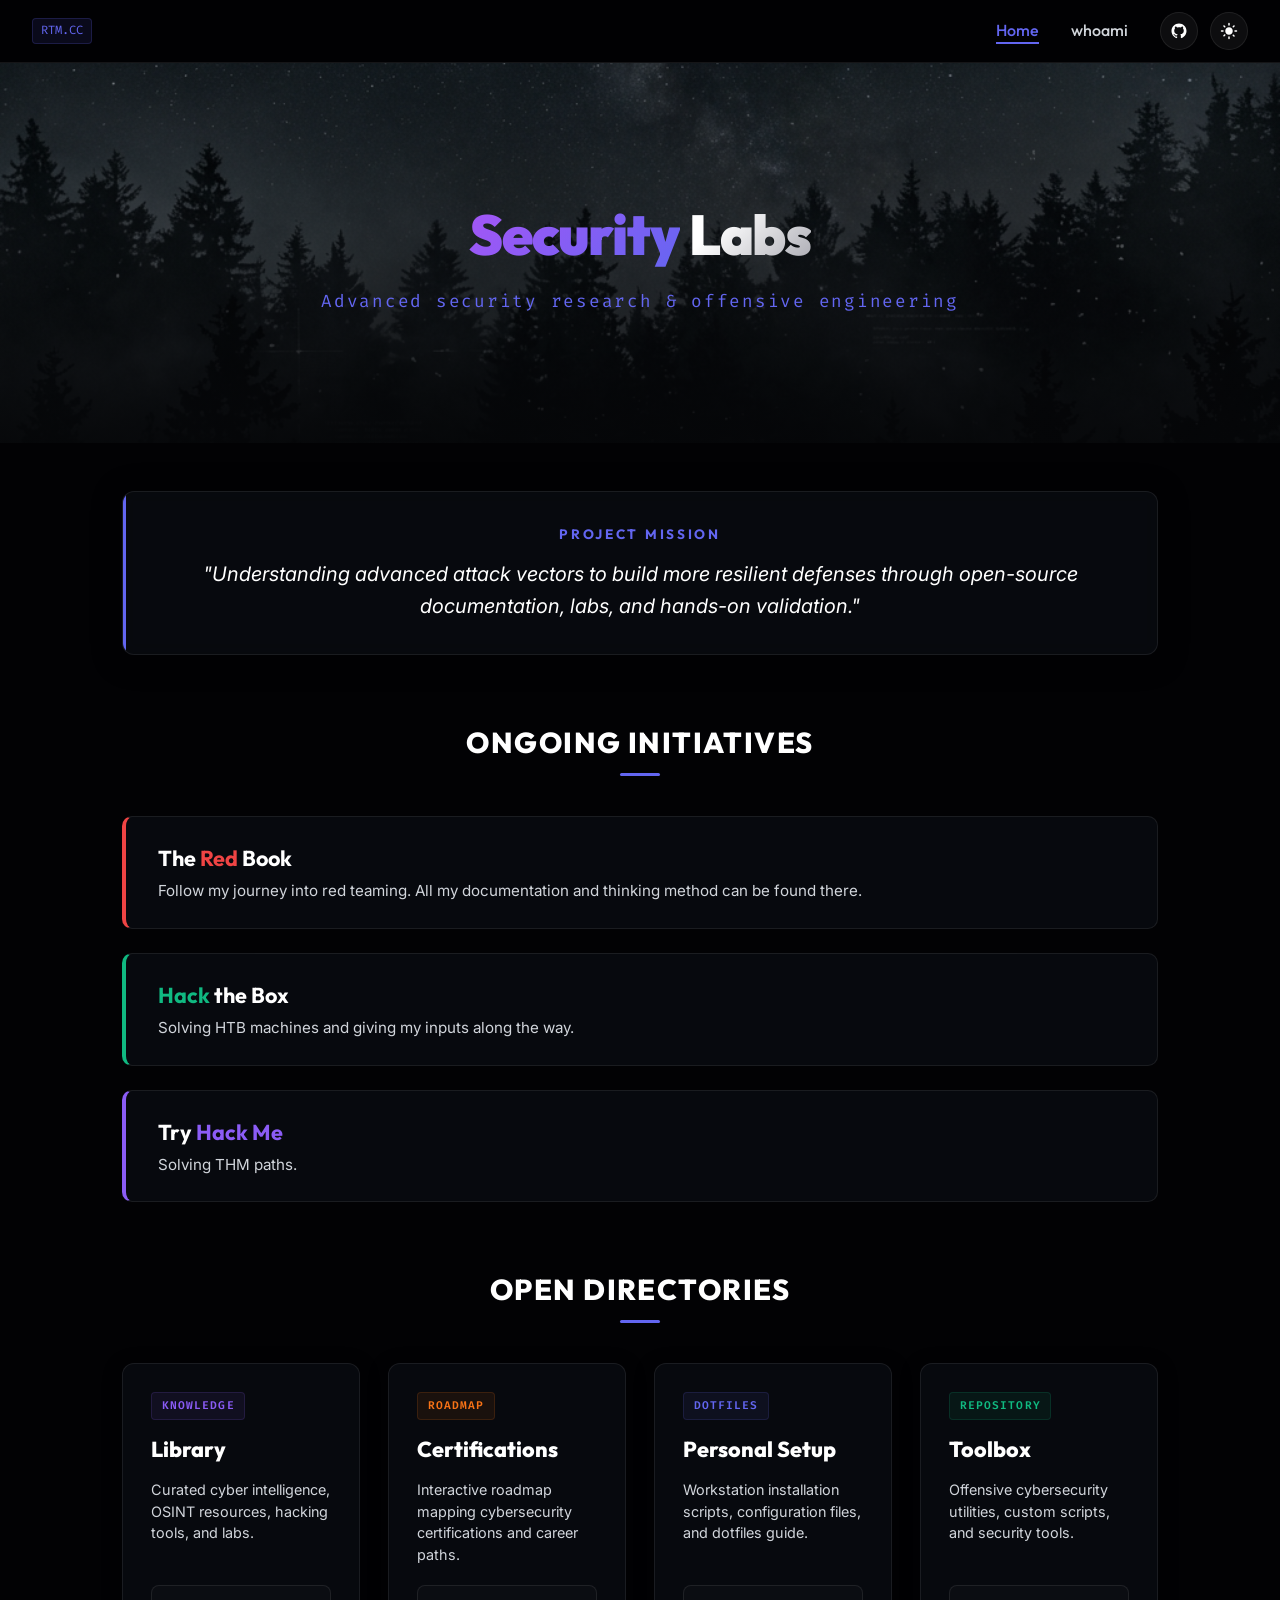
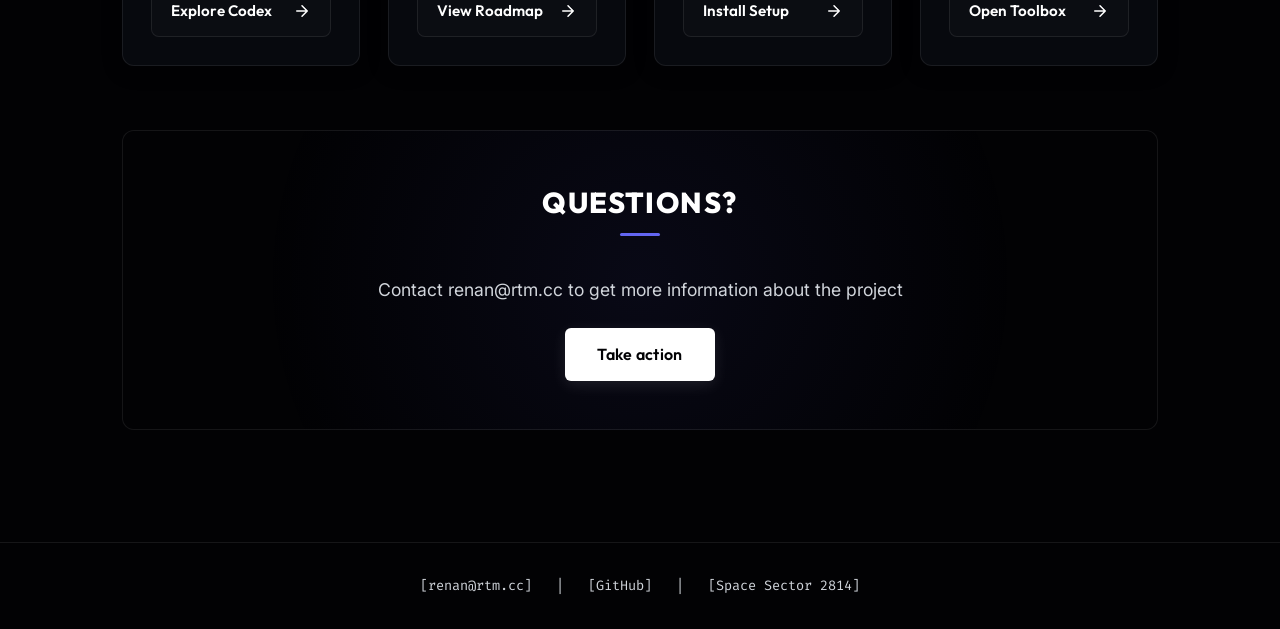
==== index.html @ 27a61a88 "new proj url" ====
<!doctype html>
<html lang="en">
  <head>
    <meta charset="UTF-8" />
    <meta
      name="viewport"
      content="width=device-width, initial-scale=1.0"
    />
    <title>Security Labs</title>
    <meta
      name="description"
      content="Security Labs is a dedicated portal documenting cybersecurity research, hands-on lab environments, certifications, and offensive engineering practices."
    />
    <link
      rel="stylesheet"
      href="style.css"
    />
    <!-- Open Graph Meta Tags -->
    <meta
      property="og:title"
      content="Security Labs"
    />
    <meta
      property="og:description"
      content="Understanding advanced attack vectors to build more resilient defenses through open-source documentation, labs, and hands-on validation."
    />
    <meta
      property="og:type"
      content="website"
    />
    <meta
      property="og:url"
      content="https://rtm.cc"
    />
    <!-- Favicon -->
    <link
      rel="icon"
      type="image/png"
      href="images/toolbox_card.png"
    />
    <!-- Theme Script to Prevent Flickering -->
    <script>
      const savedTheme =
        localStorage.getItem("theme") ||
        "dark";
      document.documentElement.setAttribute(
        "data-theme",
        savedTheme
      );
    </script>
  </head>

  <body>
    <!-- Header Navbar -->
    <header
      class="navbar"
      id="main-header"
    >
      <a
        href="index.html"
        class="logo-container"
        id="brand-logo"
      >
        <span class="logo-tag"
          >RTM.CC</span
        >
      </a>
      <nav
        style="
          display: flex;
          align-items: center;
          gap: 2rem;
        "
      >
        <ul class="nav-links">
          <li class="nav-item active">
            <a
              href="index.html"
              id="nav-home"
              >Home</a
            >
          </li>
          <li class="nav-item">
            <a
              href="whoami.html"
              id="nav-whoami"
              >whoami</a
            >
          </li>
        </ul>
        <div
          style="
            display: flex;
            align-items: center;
            gap: 0.75rem;
          "
        >
          <a
            href="https://github.com/rtm-cc/"
            target="_blank"
            rel="noopener noreferrer"
            class="github-link-btn"
            aria-label="GitHub Organization"
            id="nav-github"
          >
            <svg viewBox="0 0 24 24">
              <path
                d="M12 2C6.477 2 2 6.477 2 12c0 4.42 2.865 8.166 6.839 9.489.5.092.682-.217.682-.482 0-.237-.008-.866-.013-1.7-2.782.603-3.369-1.34-3.369-1.34-.454-1.156-1.11-1.462-1.11-1.462-.908-.62.069-.608.069-.608 1.003.07 1.531 1.03 1.531 1.03.892 1.529 2.341 1.087 2.91.831.092-.646.35-1.086.636-1.336-2.22-.253-4.555-1.11-4.555-4.943 0-1.091.39-1.984 1.029-2.683-.103-.253-.446-1.27.098-2.647 0 0 .84-.269 2.75 1.025A9.564 9.564 0 0112 6.844c.85.004 1.705.115 2.504.337 1.909-1.294 2.747-1.025 2.747-1.025.546 1.377.203 2.394.1 2.647.64.699 1.028 1.592 1.028 2.683 0 3.842-2.339 4.687-4.566 4.935.359.309.678.919.678 1.852 0 1.336-.012 2.415-.012 2.743 0 .267.18.579.688.481C19.137 20.162 22 16.418 22 12c0-5.523-4.477-10-10-10z"
              />
            </svg>
          </a>
          <button
            id="theme-toggle"
            class="theme-toggle-btn"
            aria-label="Toggle theme"
          >
            <svg
              id="theme-toggle-sun"
              viewBox="0 0 24 24"
            >
              <path
                d="M12 7c-2.76 0-5 2.24-5 5s2.24 5 5 5 5-2.24 5-5-2.24-5-5-5zM2 13h2c.55 0 1-.45 1-1s-.45-1-1-1H2c-.55 0-1 .45-1 1s.45 1 1 1zm18 0h2c.55 0 1-.45 1-1s-.45-1-1-1h-2c-.55 0-1 .45-1 1s.45 1 1 1zM11 2v2c0 .55.45 1 1 1s1-.45 1-1V2c0-.55-.45-1-1-1s-1 .45-1 1zm0 18v2c0 .55.45 1 1 1s1-.45 1-1v-2c0-.55-.45-1-1-1s-1 .45-1 1zM5.99 4.58c-.39-.39-1.03-.39-1.41 0s-.39 1.03 0 1.41l1.06 1.06c.39.39 1.03.39 1.41 0s.39-1.03 0-1.41L5.99 4.58zm12.37 12.37c-.39-.39-1.03-.39-1.41 0s-.39 1.03 0 1.41l1.06 1.06c.39.39 1.03.39 1.41 0s.39-1.03 0-1.41l-1.06-1.06zm1.06-10.96c.39-.39.39-1.03 0-1.41s-1.03-.39-1.41 0l-1.06 1.06c-.39.39-.39 1.03 0 1.41s1.03.39 1.41 0l1.06-1.06zM7.05 18.01c.39-.39.39-1.03 0-1.41s-1.03-.39-1.41 0l-1.06 1.06c-.39.39-.39 1.03 0 1.41s1.03.39 1.41 0l1.06-1.06z"
              />
            </svg>
            <svg
              id="theme-toggle-moon"
              viewBox="0 0 24 24"
              style="display: none"
            >
              <path
                d="M12.3 22h-.1c-5.5 0-10-4.5-10-10 0-4.8 3.5-9 8.3-9.9.5-.1.9.3.8.8-.4 1.5-.2 3 .6 4.3 1.2 1.9 3.3 3.1 5.6 3.1 1.6 0 3.2-.5 4.5-1.4.4-.3.9 0 .8.5-.8 4.8-4.9 8.4-9.8 8.6-1.1.1-2.1 0-3.2 0zm7.2-5c2.4-1.2 4.1-3.6 4.5-6.5-1.7 1-3.6 1.5-5.5 1.5-3.3 0-6.3-1.8-7.9-4.7-.6-1.1-.9-2.3-.9-3.5C5.8 4.8 4 7.6 4 10.8c0 4.4 3.6 8 8 8 .3 0 .6 0 .9-.1 2.8-.2 5.3-1.8 6.6-4.5z"
              />
            </svg>
          </button>
        </div>
      </nav>
    </header>

    <!-- Hero Banner -->
    <section
      class="hero-banner"
      id="hero"
    >
      <div class="hero-content">
        <h1 class="hero-title">
          <span class="title-accent"
            >Security</span
          >
          <span class="title-main"
            >Labs</span
          >
        </h1>
        <p class="hero-subtitle">
          Advanced security research &
          offensive engineering
        </p>
      </div>
    </section>

    <!-- Main Content Container -->
    <main class="container">
      <!-- Project Mission -->
      <section
        class="mission-box"
        id="mission"
      >
        <div class="mission-title">
          Project mission
        </div>
        <p class="mission-text">
          "Understanding advanced attack
          vectors to build more
          resilient defenses through
          open-source documentation,
          labs, and hands-on
          validation."
        </p>
      </section>

      <!-- Ongoing Initiatives -->
      <section id="initiatives">
        <h2 class="section-title">
          Ongoing initiatives
        </h2>
        <div
          class="initiatives-container"
        >
          <!-- Red Book Card -->
          <a
            href="https://rtm.cc/redbook/"
            target="_blank"
            rel="noopener noreferrer"
            class="initiative-card red"
            id="link-redbook"
          >
            <div
              class="initiative-info"
            >
              <h3
                class="initiative-name"
              >
                The
                <span>Red</span> Book
              </h3>
              <p
                class="initiative-desc"
              >
                Follow my journey into
                red teaming. All my
                documentation and
                thinking method can be
                found there.
              </p>
            </div>
          </a>

          <!-- Hack the Box Card -->
          <a
            href="https://rtm.cc/HackTheBox/"
            target="_blank"
            rel="noopener noreferrer"
            class="initiative-card green"
            id="link-htb"
          >
            <div
              class="initiative-info"
            >
              <h3
                class="initiative-name"
              >
                <span>Hack</span> the
                Box
              </h3>
              <p
                class="initiative-desc"
              >
                Solving HTB machines and
                giving my inputs along
                the way.
              </p>
            </div>
          </a>

          <!-- Try Hack Me Card -->
          <a
            href="https://rtm.cc/TryHackMe/"
            target="_blank"
            rel="noopener noreferrer"
            class="initiative-card purple"
            id="link-thm"
          >
            <div
              class="initiative-info"
            >
              <h3
                class="initiative-name"
              >
                Try <span>Hack Me</span>
              </h3>
              <p
                class="initiative-desc"
              >
                Solving THM paths.
              </p>
            </div>
          </a>
        </div>
      </section>

      <!-- Open Directories -->
      <section id="directories">
        <h2 class="section-title">
          Open Directories
        </h2>
        <div class="directories-grid">
          <!-- Card 1: Library -->
          <div
            class="directory-card"
            id="card-library"
          >
            <div class="directory-body">
              <span
                class="directory-badge"
                >Knowledge</span
              >
              <h3
                class="directory-title"
              >
                Library
              </h3>
              <p class="directory-desc">
                Curated cyber
                intelligence, OSINT
                resources, hacking
                tools, and labs.
              </p>
            </div>
            <a
              href="https://github.com/rtm-cc/codex"
              target="_blank"
              rel="noopener noreferrer"
              class="directory-btn"
            >
              <span>Explore Codex</span>
              <svg
                class="btn-arrow"
                viewBox="0 0 24 24"
              >
                <path
                  d="M5 12h14M12 5l7 7-7 7"
                  stroke="currentColor"
                  stroke-width="2"
                  stroke-linecap="round"
                  stroke-linejoin="round"
                />
              </svg>
            </a>
          </div>

          <!-- Card 2: Certification Path -->
          <div
            class="directory-card"
            id="card-certification"
          >
            <div class="directory-body">
              <span
                class="directory-badge"
                >Roadmap</span
              >
              <h3
                class="directory-title"
              >
                Certifications
              </h3>
              <p class="directory-desc">
                Interactive roadmap
                mapping cybersecurity
                certifications and
                career paths.
              </p>
            </div>
            <a
              href="https://pauljerimy.com/security-certification-roadmap/"
              target="_blank"
              rel="noopener noreferrer"
              class="directory-btn"
            >
              <span>View Roadmap</span>
              <svg
                class="btn-arrow"
                viewBox="0 0 24 24"
              >
                <path
                  d="M5 12h14M12 5l7 7-7 7"
                  stroke="currentColor"
                  stroke-width="2"
                  stroke-linecap="round"
                  stroke-linejoin="round"
                />
              </svg>
            </a>
          </div>

          <!-- Card 3: Personal Setup -->
          <div
            class="directory-card"
            id="card-setup"
          >
            <div class="directory-body">
              <span
                class="directory-badge"
                >Dotfiles</span
              >
              <h3
                class="directory-title"
              >
                Personal Setup
              </h3>
              <p class="directory-desc">
                Workstation installation
                scripts, configuration
                files, and dotfiles
                guide.
              </p>
            </div>
            <a
              href="https://github.com/renantmagalhaes/workstation"
              target="_blank"
              rel="noopener noreferrer"
              class="directory-btn"
            >
              <span>Install Setup</span>
              <svg
                class="btn-arrow"
                viewBox="0 0 24 24"
              >
                <path
                  d="M5 12h14M12 5l7 7-7 7"
                  stroke="currentColor"
                  stroke-width="2"
                  stroke-linecap="round"
                  stroke-linejoin="round"
                />
              </svg>
            </a>
          </div>

          <!-- Card 4: Toolbox -->
          <div
            class="directory-card"
            id="card-toolbox"
          >
            <div class="directory-body">
              <span
                class="directory-badge"
                >Repository</span
              >
              <h3
                class="directory-title"
              >
                Toolbox
              </h3>
              <p class="directory-desc">
                Offensive cybersecurity
                utilities, custom
                scripts, and security
                tools.
              </p>
            </div>
            <a
              href="https://github.com/rtm-cc/toolbox"
              target="_blank"
              rel="noopener noreferrer"
              class="directory-btn"
            >
              <span>Open Toolbox</span>
              <svg
                class="btn-arrow"
                viewBox="0 0 24 24"
              >
                <path
                  d="M5 12h14M12 5l7 7-7 7"
                  stroke="currentColor"
                  stroke-width="2"
                  stroke-linecap="round"
                  stroke-linejoin="round"
                />
              </svg>
            </a>
          </div>
        </div>
      </section>

      <!-- Questions Section -->
      <section
        class="contact-section"
        id="contact"
      >
        <h2 class="section-title">
          Questions?
        </h2>
        <p class="contact-subtitle">
          Contact renan@rtm.cc to get
          more information about the
          project
        </p>
        <a
          href="mailto:renan@rtm.cc"
          class="contact-btn"
          id="btn-take-action"
          >Take action</a
        >
      </section>
    </main>

    <!-- Footer -->
    <footer class="footer">
      <div class="footer-info">
        <span>[renan@rtm.cc]</span>
        <span>|</span>
        <span
          ><a
            href="https://github.com/rtm-cc/"
            target="_blank"
            rel="noopener noreferrer"
            id="footer-github"
            >[GitHub]</a
          ></span
        >
        <span>|</span>
        <span>[Space Sector 2814]</span>
      </div>
    </footer>

    <script src="theme.js"></script>
  </body>
</html>
---- style.css ----
@import url('https://fonts.googleapis.com/css2?family=Fira+Code:wght@400;500;700&family=Inter:wght@300;400;500;600&family=Outfit:wght@400;600;800;900&display=swap');

:root {
    --bg-darker: #020204;
    --bg-dark: #0b0d13;
    --bg-nav: rgba(2, 2, 4, 0.8);
    --bg-card: rgba(11, 13, 19, 0.7);
    --border-color: rgba(255, 255, 255, 0.08);
    --border-hover: rgba(var(--accent-rgb), 0.35);
    
    --text-primary: #ffffff;
    --text-secondary: #d1d5db;
    --text-muted: #9ca3af;
    
    --accent: #6366f1;
    --accent-rgb: 99, 102, 241;
    --red: #ef4444;
    --green: #10b981;
    --purple: #8b5cf6;
    --orange: #f97316;
    
    --font-heading: 'Outfit', sans-serif;
    --font-body: 'Inter', sans-serif;
    --font-mono: 'Fira Code', monospace;
    
    --transition: all 0.3s cubic-bezier(0.4, 0, 0.2, 1);
}

* {
    box-sizing: border-box;
    margin: 0;
    padding: 0;
}

body {
    background-color: var(--bg-darker);
    color: var(--text-primary);
    font-family: var(--font-body);
    line-height: 1.6;
    overflow-x: hidden;
    -webkit-font-smoothing: antialiased;
}

a {
    color: inherit;
    text-decoration: none;
    transition: var(--transition);
}

/* Header Navbar */
.navbar {
    position: sticky;
    top: 0;
    z-index: 100;
    background: var(--bg-nav);
    backdrop-filter: blur(15px);
    border-bottom: 1px solid var(--border-color);
    padding: 0.75rem 2rem;
    display: flex;
    justify-content: space-between;
    align-items: center;
}

.logo-container {
    display: flex;
    align-items: center;
    gap: 0.75rem;
}

.logo-text {
    font-family: var(--font-heading);
    font-weight: 800;
    font-size: 1.25rem;
    letter-spacing: 0.05em;
    background: linear-gradient(to right, #fff, var(--text-secondary));
    -webkit-background-clip: text;
    -webkit-text-fill-color: transparent;
}

.logo-tag {
    font-family: var(--font-mono);
    font-size: 0.75rem;
    background: rgba(var(--accent-rgb), 0.1);
    color: var(--accent);
    padding: 0.15rem 0.5rem;
    border-radius: 4px;
    border: 1px solid rgba(var(--accent-rgb), 0.2);
}

.nav-links {
    display: flex;
    list-style: none;
    gap: 2rem;
}

.nav-item a {
    font-family: var(--font-heading);
    font-weight: 500;
    font-size: 1rem;
    color: var(--text-secondary);
    position: relative;
    padding: 0.25rem 0;
}

.nav-item a::after {
    content: '';
    position: absolute;
    bottom: 0;
    left: 0;
    width: 0;
    height: 2px;
    background-color: var(--accent);
    transition: var(--transition);
}

.nav-item a:hover {
    color: var(--text-primary);
}

.nav-item a:hover::after,
.nav-item.active a::after {
    width: 100%;
}

.nav-item.active a {
    color: var(--accent);
}

/* Banner Hero */
.hero-banner {
    position: relative;
    height: 380px;
    background: url('images/header_banner.png') center/cover no-repeat;
    display: flex;
    flex-direction: column;
    justify-content: center;
    align-items: center;
    text-align: center;
    padding: 2rem;
}

.hero-banner::before {
    content: '';
    position: absolute;
    top: 0;
    left: 0;
    width: 100%;
    height: 100%;
    background: linear-gradient(to bottom, rgba(5, 6, 8, 0.4) 0%, rgba(5, 6, 8, 0.95) 100%);
    z-index: 1;
}

.hero-content {
    position: relative;
    z-index: 2;
    max-width: 800px;
    animation: fadeInUp 0.8s ease-out;
}

.hero-title {
    font-family: var(--font-heading);
    font-size: 3.5rem;
    font-weight: 900;
    letter-spacing: -0.02em;
    margin-bottom: 0.5rem;
}

.hero-title .title-accent {
    background: linear-gradient(135deg, #a855f7 0%, #6366f1 100%);
    -webkit-background-clip: text;
    -webkit-text-fill-color: transparent;
    display: inline-block;
}

.hero-title .title-main {
    background: linear-gradient(135deg, #ffffff 30%, #a1a1aa 100%);
    -webkit-background-clip: text;
    -webkit-text-fill-color: transparent;
    display: inline-block;
}

.hero-subtitle {
    font-family: var(--font-mono);
    color: var(--accent);
    font-size: 1.1rem;
    letter-spacing: 0.1em;
}

/* Main Container */
.container {
    max-width: 1100px;
    margin: 0 auto;
    padding: 3rem 2rem;
}

/* Section Header styling */
.section-title {
    font-family: var(--font-heading);
    font-size: 1.8rem;
    font-weight: 800;
    text-align: center;
    margin-bottom: 2.5rem;
    letter-spacing: 0.05em;
    text-transform: uppercase;
    position: relative;
    color: var(--text-primary);
}

.section-title::after {
    content: '';
    display: block;
    width: 40px;
    height: 3px;
    background: var(--accent);
    margin: 0.5rem auto 0;
    border-radius: 2px;
}

/* Mission Section */
.mission-box {
    background: var(--bg-card);
    border: 1px solid var(--border-color);
    backdrop-filter: blur(10px);
    border-radius: 12px;
    padding: 2rem;
    text-align: center;
    margin-bottom: 4rem;
    position: relative;
    overflow: hidden;
    box-shadow: 0 4px 30px rgba(0, 0, 0, 0.4);
    transition: var(--transition);
}

.mission-box::before {
    content: '';
    position: absolute;
    top: 0;
    left: 0;
    width: 3px;
    height: 100%;
    background: var(--accent);
}

.mission-box:hover {
    border-color: var(--border-hover);
    transform: translateY(-2px);
    box-shadow: 0 10px 30px rgba(var(--accent-rgb), 0.15);
}

.mission-title {
    font-family: var(--font-heading);
    color: var(--accent);
    font-size: 0.85rem;
    text-transform: uppercase;
    letter-spacing: 0.2em;
    margin-bottom: 0.75rem;
    font-weight: 700;
}

.mission-text {
    font-size: 1.25rem;
    font-weight: 400;
    font-style: italic;
    color: var(--text-primary);
}

/* Initiatives Section */
.initiatives-container {
    display: flex;
    flex-direction: column;
    gap: 1.5rem;
    margin-bottom: 4rem;
}

.initiative-card {
    background: var(--bg-card);
    border: 1px solid var(--border-color);
    border-radius: 10px;
    padding: 1.5rem 2rem;
    display: block;
    transition: var(--transition);
    position: relative;
    overflow: hidden;
    cursor: pointer;
}

.initiative-card::after {
    content: '';
    position: absolute;
    top: 0;
    left: -150%;
    width: 100%;
    height: 100%;
    background: linear-gradient(
        90deg,
        transparent,
        rgba(255, 255, 255, 0.05),
        transparent
    );
    transform: skewX(-20deg);
    transition: none;
    pointer-events: none;
}

.initiative-card:hover::after {
    left: 150%;
    transition: all 0.85s cubic-bezier(0.4, 0, 0.2, 1);
}

.initiative-info {
    max-width: 100%;
}

.initiative-name {
    font-family: var(--font-heading);
    font-size: 1.35rem;
    font-weight: 700;
    margin-bottom: 0.25rem;
}

.initiative-desc {
    color: var(--text-secondary);
    font-size: 0.95rem;
}

/* Card color variations & hover states */
.initiative-card.red {
    border-left: 4px solid var(--red);
}
.initiative-card.red .initiative-name span {
    color: var(--red);
}
.initiative-card.red:hover {
    border-color: var(--red);
    box-shadow: 0 10px 30px rgba(239, 68, 68, 0.22);
    background: rgba(239, 68, 68, 0.02);
    transform: translateY(-2px) translateX(4px);
}

.initiative-card.green {
    border-left: 4px solid var(--green);
}
.initiative-card.green .initiative-name span {
    color: var(--green);
}
.initiative-card.green:hover {
    border-color: var(--green);
    box-shadow: 0 10px 30px rgba(16, 185, 129, 0.22);
    background: rgba(16, 185, 129, 0.02);
    transform: translateY(-2px) translateX(4px);
}

.initiative-card.purple {
    border-left: 4px solid var(--purple);
}
.initiative-card.purple .initiative-name span {
    color: var(--purple);
}
.initiative-card.purple:hover {
    border-color: var(--purple);
    box-shadow: 0 10px 30px rgba(139, 92, 246, 0.22);
    background: rgba(139, 92, 246, 0.02);
    transform: translateY(-2px) translateX(4px);
}

/* Open Directories Section */
.directories-grid {
    display: grid;
    grid-template-columns: repeat(auto-fit, minmax(220px, 1fr));
    gap: 1.75rem;
    margin-bottom: 4rem;
}

.directory-card {
    background: var(--bg-card);
    border: 1px solid var(--border-color);
    border-radius: 12px;
    overflow: hidden;
    display: flex;
    flex-direction: column;
    transition: var(--transition);
    box-shadow: 0 4px 20px rgba(0, 0, 0, 0.3);
}

.directory-body {
    padding: 1.75rem 1.75rem 1.25rem;
    display: flex;
    flex-direction: column;
    gap: 0.75rem;
    flex-grow: 1;
}

.directory-badge {
    align-self: flex-start;
    font-family: var(--font-mono);
    font-size: 0.7rem;
    font-weight: 600;
    text-transform: uppercase;
    letter-spacing: 0.1em;
    padding: 0.25rem 0.6rem;
    border-radius: 4px;
    background: rgba(var(--accent-rgb), 0.08);
    color: var(--accent);
    border: 1px solid rgba(var(--accent-rgb), 0.15);
    transition: var(--transition);
}

.directory-title {
    font-family: var(--font-heading);
    font-size: 1.35rem;
    font-weight: 800;
    color: var(--text-primary);
    margin: 0;
    transition: var(--transition);
}

.directory-desc {
    font-size: 0.9rem;
    line-height: 1.5;
    color: var(--text-secondary);
    margin: 0;
}

.directory-btn {
    margin: 0 1.75rem 1.75rem;
    padding: 0.8rem 1.2rem;
    border-radius: 8px;
    font-family: var(--font-heading);
    font-weight: 600;
    font-size: 0.95rem;
    display: flex;
    justify-content: space-between;
    align-items: center;
    background: rgba(255, 255, 255, 0.02);
    border: 1px solid var(--border-color);
    color: var(--text-primary);
    position: relative;
    overflow: hidden;
    cursor: pointer;
    transition: var(--transition);
}

.directory-btn::after {
    content: '';
    position: absolute;
    top: 0;
    left: -150%;
    width: 100%;
    height: 100%;
    background: linear-gradient(
        90deg,
        transparent,
        rgba(255, 255, 255, 0.08),
        transparent
    );
    transform: skewX(-20deg);
    transition: none;
}

.directory-btn:hover::after {
    left: 150%;
    transition: all 0.75s ease;
}

.btn-arrow {
    width: 18px;
    height: 18px;
    stroke: var(--text-muted);
    fill: none;
    transition: var(--transition);
}

.directory-btn:hover .btn-arrow {
    transform: translateX(4px);
    stroke: currentColor;
}

/* Card-Specific Hover Color Themes & Button Animations */
/* Library (Purple) */
.directory-card#card-library .directory-badge {
    background: rgba(139, 92, 246, 0.08);
    color: var(--purple);
    border: 1px solid rgba(139, 92, 246, 0.15);
}

.directory-card#card-library:hover {
    border-color: rgba(139, 92, 246, 0.4);
    box-shadow: 0 12px 30px rgba(139, 92, 246, 0.22);
}

.directory-card#card-library:hover .directory-title {
    color: var(--purple);
}

#card-library .directory-btn:hover {
    border-color: var(--purple);
    background: var(--purple);
    color: #fff;
    box-shadow: 0 0 15px rgba(139, 92, 246, 0.4);
}

.directory-card#card-library:hover .directory-badge {
    background: rgba(139, 92, 246, 0.15);
    border-color: rgba(139, 92, 246, 0.3);
}

/* Certification Path (Orange) */
.directory-card#card-certification .directory-badge {
    background: rgba(249, 115, 22, 0.08);
    color: var(--orange);
    border: 1px solid rgba(249, 115, 22, 0.15);
}

.directory-card#card-certification:hover {
    border-color: rgba(249, 115, 22, 0.4);
    box-shadow: 0 12px 30px rgba(249, 115, 22, 0.22);
}

.directory-card#card-certification:hover .directory-title {
    color: var(--orange);
}

#card-certification .directory-btn:hover {
    border-color: var(--orange);
    background: var(--orange);
    color: #fff;
    box-shadow: 0 0 15px rgba(249, 115, 22, 0.4);
}

.directory-card#card-certification:hover .directory-badge {
    background: rgba(249, 115, 22, 0.15);
    border-color: rgba(249, 115, 22, 0.3);
}

/* Personal Setup (Indigo/Accent) */
.directory-card#card-setup .directory-badge {
    background: rgba(99, 102, 241, 0.08);
    color: var(--accent);
    border: 1px solid rgba(99, 102, 241, 0.15);
}

.directory-card#card-setup:hover {
    border-color: rgba(var(--accent-rgb), 0.4);
    box-shadow: 0 12px 30px rgba(var(--accent-rgb), 0.22);
}

.directory-card#card-setup:hover .directory-title {
    color: var(--accent);
}

#card-setup .directory-btn:hover {
    border-color: var(--accent);
    background: var(--accent);
    color: #fff;
    box-shadow: 0 0 15px rgba(99, 102, 241, 0.4);
}

.directory-card#card-setup:hover .directory-badge {
    background: rgba(99, 102, 241, 0.15);
    border-color: rgba(99, 102, 241, 0.3);
}

/* Toolbox (Green) */
.directory-card#card-toolbox .directory-badge {
    background: rgba(16, 185, 129, 0.08);
    color: var(--green);
    border: 1px solid rgba(16, 185, 129, 0.15);
}

.directory-card#card-toolbox:hover {
    border-color: rgba(16, 185, 129, 0.4);
    box-shadow: 0 12px 30px rgba(16, 185, 129, 0.22);
}

.directory-card#card-toolbox:hover .directory-title {
    color: var(--green);
}

#card-toolbox .directory-btn:hover {
    border-color: var(--green);
    background: var(--green);
    color: #fff;
    box-shadow: 0 0 15px rgba(16, 185, 129, 0.4);
}

.directory-card#card-toolbox:hover .directory-badge {
    background: rgba(16, 185, 129, 0.15);
    border-color: rgba(16, 185, 129, 0.3);
}

.directory-card {
    border-color: var(--border-color);
}

.directory-card:hover {
    border-color: var(--border-hover);
    transform: translateY(-5px);
    box-shadow: 0 12px 30px rgba(var(--accent-rgb), 0.18);
}

/* Contact / Questions Section */
.contact-section {
    background: radial-gradient(circle at center, rgba(var(--accent-rgb), 0.08) 0%, rgba(5, 6, 8, 0) 70%);
    border: 1px solid var(--border-color);
    border-radius: 12px;
    padding: 3rem 2rem;
    text-align: center;
    margin-bottom: 4rem;
    transition: var(--transition);
}

.contact-section:hover {
    border-color: rgba(var(--accent-rgb), 0.25);
    box-shadow: 0 4px 30px rgba(var(--accent-rgb), 0.05);
}

.contact-subtitle {
    color: var(--text-secondary);
    margin-bottom: 1.5rem;
    font-size: 1.1rem;
}

.contact-btn {
    display: inline-block;
    font-family: var(--font-heading);
    font-weight: 600;
    color: var(--bg-darker);
    background-color: var(--text-primary);
    padding: 0.85rem 2rem;
    border-radius: 6px;
    box-shadow: 0 4px 15px rgba(255, 255, 255, 0.1);
    letter-spacing: 0.02em;
}

.contact-btn:hover {
    background-color: var(--accent);
    color: #fff;
    box-shadow: 0 0 25px rgba(var(--accent-rgb), 0.6);
    transform: translateY(-2px);
}

/* Footer styling */
.footer {
    border-top: 1px solid var(--border-color);
    background: var(--bg-darker);
    padding: 2rem 2rem;
    text-align: center;
    color: var(--text-muted);
    font-family: var(--font-mono);
    font-size: 0.85rem;
}

.footer-info {
    display: flex;
    justify-content: center;
    gap: 1.5rem;
}

.footer-info span {
    color: var(--text-secondary);
}

/* CV whoami iframe section */
.iframe-container {
    width: 100%;
    height: calc(100vh - 65px);
    background-color: var(--bg-darker);
    position: relative;
}

.cv-iframe {
    width: 100%;
    height: 100%;
    border: none;
    background-color: transparent;
}

/* Animations */
@keyframes fadeInUp {
    from {
        opacity: 0;
        transform: translateY(20px);
    }
    to {
        opacity: 1;
        transform: translateY(0);
    }
}

/* Responsive styles */
@media (max-width: 768px) {
    .navbar {
        flex-direction: column;
        gap: 1rem;
        padding: 1rem;
    }
    
    .nav-links {
        gap: 1.5rem;
    }
    
    .hero-title {
        font-size: 2.5rem;
    }
    
    .hero-banner {
        height: 300px;
    }
    
    .initiative-card {
        flex-direction: column;
        align-items: flex-start;
        gap: 1rem;
    }
    
    .initiative-info {
        max-width: 100%;
    }
    
    .initiative-btn {
        width: 100%;
        text-align: center;
    }
    
    .directories-grid {
        grid-template-columns: repeat(auto-fit, minmax(180px, 1fr));
    }
    
    .footer-info {
        flex-direction: column;
        gap: 0.5rem;
    }
}

/* --- Theme Toggle & Light Mode Overrides --- */

/* Light Mode Variables Override */
[data-theme="light"] {
    --bg-darker: #f1f5f9;
    --bg-dark: #ffffff;
    --bg-nav: rgba(255, 255, 255, 0.9);
    --bg-card: #ffffff;
    --border-color: rgba(15, 23, 42, 0.12);
    --border-hover: rgba(var(--accent-rgb), 0.6);
    
    --text-primary: #0f172a;
    --text-secondary: #334155;
    --text-muted: #475569;
    --accent: #4f46e5;
    --accent-rgb: 79, 70, 229;
}

/* Light Theme Navigation overrides */
[data-theme="light"] .nav-item a {
    color: #475569;
}
[data-theme="light"] .nav-item a:hover {
    color: #0f172a;
}
[data-theme="light"] .nav-item.active a {
    color: var(--accent);
}

/* Clean Technical Hero for Light Mode */
[data-theme="light"] .hero-banner {
    background: url('images/header_banner_light.png') center/cover no-repeat;
    border-bottom: 1px solid rgba(15, 23, 42, 0.06);
}
[data-theme="light"] .hero-banner::before {
    background: linear-gradient(to bottom, rgba(255, 255, 255, 0.1) 0%, rgba(248, 250, 252, 0.98) 100%);
    opacity: 1;
}
[data-theme="light"] .hero-title .title-accent {
    background: linear-gradient(135deg, #7c3aed 0%, #4f46e5 100%);
    -webkit-background-clip: text;
    -webkit-text-fill-color: transparent;
    display: inline-block;
}
[data-theme="light"] .hero-title .title-main {
    background: linear-gradient(135deg, #0f172a 30%, #475569 100%);
    -webkit-background-clip: text;
    -webkit-text-fill-color: transparent;
    display: inline-block;
}
[data-theme="light"] .hero-subtitle {
    color: var(--accent);
}

[data-theme="light"] .logo-text {
    background: linear-gradient(to right, #0f172a, #334155);
    -webkit-background-clip: text;
    -webkit-text-fill-color: transparent;
}

/* Cards & Surface Box Shadows for Light Mode */
[data-theme="light"] .mission-box {
    background: #ffffff;
    box-shadow: 0 4px 25px rgba(15, 23, 42, 0.04);
}
[data-theme="light"] .mission-box:hover {
    box-shadow: 0 10px 30px rgba(var(--accent-rgb), 0.12);
}
[data-theme="light"] .mission-text {
    color: #0f172a;
}

[data-theme="light"] .initiative-card {
    background: #ffffff;
    box-shadow: 0 4px 20px rgba(15, 23, 42, 0.04);
}
[data-theme="light"] .initiative-desc {
    color: #475569;
}
[data-theme="light"] .initiative-card.red:hover {
    border-color: var(--red);
    box-shadow: 0 10px 25px rgba(239, 68, 68, 0.18);
    background: rgba(239, 68, 68, 0.02);
}
[data-theme="light"] .initiative-card.green:hover {
    border-color: var(--green);
    box-shadow: 0 10px 25px rgba(16, 185, 129, 0.18);
    background: rgba(16, 185, 129, 0.02);
}
[data-theme="light"] .initiative-card.purple:hover {
    border-color: var(--purple);
    box-shadow: 0 10px 25px rgba(139, 92, 246, 0.18);
    background: rgba(139, 92, 246, 0.02);
}

[data-theme="light"] .directory-card {
    background: #ffffff;
    box-shadow: 0 4px 20px rgba(15, 23, 42, 0.04);
}
[data-theme="light"] .directory-card:hover {
    box-shadow: 0 12px 30px rgba(var(--accent-rgb), 0.12);
}
[data-theme="light"] .directory-title {
    color: #0f172a;
}
[data-theme="light"] .directory-desc {
    color: #475569;
}
[data-theme="light"] .directory-btn {
    background: rgba(15, 23, 42, 0.02);
    border-color: rgba(15, 23, 42, 0.08);
    color: #0f172a;
}
[data-theme="light"] .directory-btn::after {
    background: linear-gradient(
        90deg,
        transparent,
        rgba(15, 23, 42, 0.04),
        transparent
    );
}
[data-theme="light"] #card-library .directory-btn:hover {
    background: var(--purple);
    border-color: var(--purple);
    box-shadow: 0 4px 15px rgba(139, 92, 246, 0.3);
    color: #ffffff;
}
[data-theme="light"] .directory-card#card-library:hover .directory-title {
    color: var(--purple);
}
[data-theme="light"] #card-certification .directory-btn:hover {
    background: var(--orange);
    border-color: var(--orange);
    box-shadow: 0 4px 15px rgba(249, 115, 22, 0.3);
    color: #ffffff;
}
[data-theme="light"] .directory-card#card-certification:hover .directory-title {
    color: var(--orange);
}
[data-theme="light"] #card-setup .directory-btn:hover {
    background: var(--accent);
    border-color: var(--accent);
    box-shadow: 0 4px 15px rgba(99, 102, 241, 0.3);
    color: #ffffff;
}
[data-theme="light"] .directory-card#card-setup:hover .directory-title {
    color: var(--accent);
}
[data-theme="light"] #card-toolbox .directory-btn:hover {
    background: var(--green);
    border-color: var(--green);
    box-shadow: 0 4px 15px rgba(16, 185, 129, 0.3);
    color: #ffffff;
}
[data-theme="light"] .directory-card#card-toolbox:hover .directory-title {
    color: var(--green);
}

[data-theme="light"] .contact-section {
    background: radial-gradient(circle at center, rgba(var(--accent-rgb), 0.04) 0%, rgba(248, 250, 252, 0) 70%);
    box-shadow: 0 4px 20px rgba(15, 23, 42, 0.03);
}
[data-theme="light"] .contact-section:hover {
    border-color: rgba(var(--accent-rgb), 0.3);
    box-shadow: 0 8px 30px rgba(var(--accent-rgb), 0.06);
}
[data-theme="light"] .contact-btn {
    background-color: #0f172a;
    color: #ffffff;
}
[data-theme="light"] .contact-btn:hover {
    background-color: var(--accent);
    color: #ffffff;
}

[data-theme="light"] .footer {
    background: #f1f5f9;
    border-top: 1px solid rgba(15, 23, 42, 0.06);
}
[data-theme="light"] .footer-info span {
    color: #475569;
}

/* Theme Toggle Button */
.theme-toggle-btn {
    background: rgba(255, 255, 255, 0.05);
    border: 1px solid var(--border-color);
    color: var(--text-primary);
    width: 38px;
    height: 38px;
    border-radius: 50%;
    cursor: pointer;
    display: flex;
    align-items: center;
    justify-content: center;
    transition: var(--transition);
    padding: 0;
}

[data-theme="light"] .theme-toggle-btn {
    background: rgba(0, 0, 0, 0.04);
}

.theme-toggle-btn:hover {
    background: rgba(var(--accent-rgb), 0.1);
    border-color: var(--accent);
    box-shadow: 0 0 15px rgba(var(--accent-rgb), 0.25);
    transform: scale(1.05);
}

.theme-toggle-btn svg {
    width: 18px;
    height: 18px;
    fill: currentColor;
    transition: var(--transition);
}

/* GitHub Link Button */
.github-link-btn {
    background: rgba(255, 255, 255, 0.05);
    border: 1px solid var(--border-color);
    color: var(--text-primary);
    width: 38px;
    height: 38px;
    border-radius: 50%;
    cursor: pointer;
    display: flex;
    align-items: center;
    justify-content: center;
    transition: var(--transition);
    padding: 0;
}

[data-theme="light"] .github-link-btn {
    background: rgba(0, 0, 0, 0.04);
}

.github-link-btn:hover {
    background: rgba(var(--accent-rgb), 0.1);
    border-color: var(--accent);
    box-shadow: 0 0 15px rgba(var(--accent-rgb), 0.25);
    transform: scale(1.05);
    color: var(--text-primary);
}

.github-link-btn svg {
    width: 18px;
    height: 18px;
    fill: currentColor;
    transition: var(--transition);
}

/* Footer Link styling */
.footer-info a {
    color: var(--text-secondary);
    transition: var(--transition);
}

.footer-info a:hover {
    color: var(--accent);
}

[data-theme="light"] .footer-info a {
    color: #475569;
}

[data-theme="light"] .footer-info a:hover {
    color: var(--accent);
}
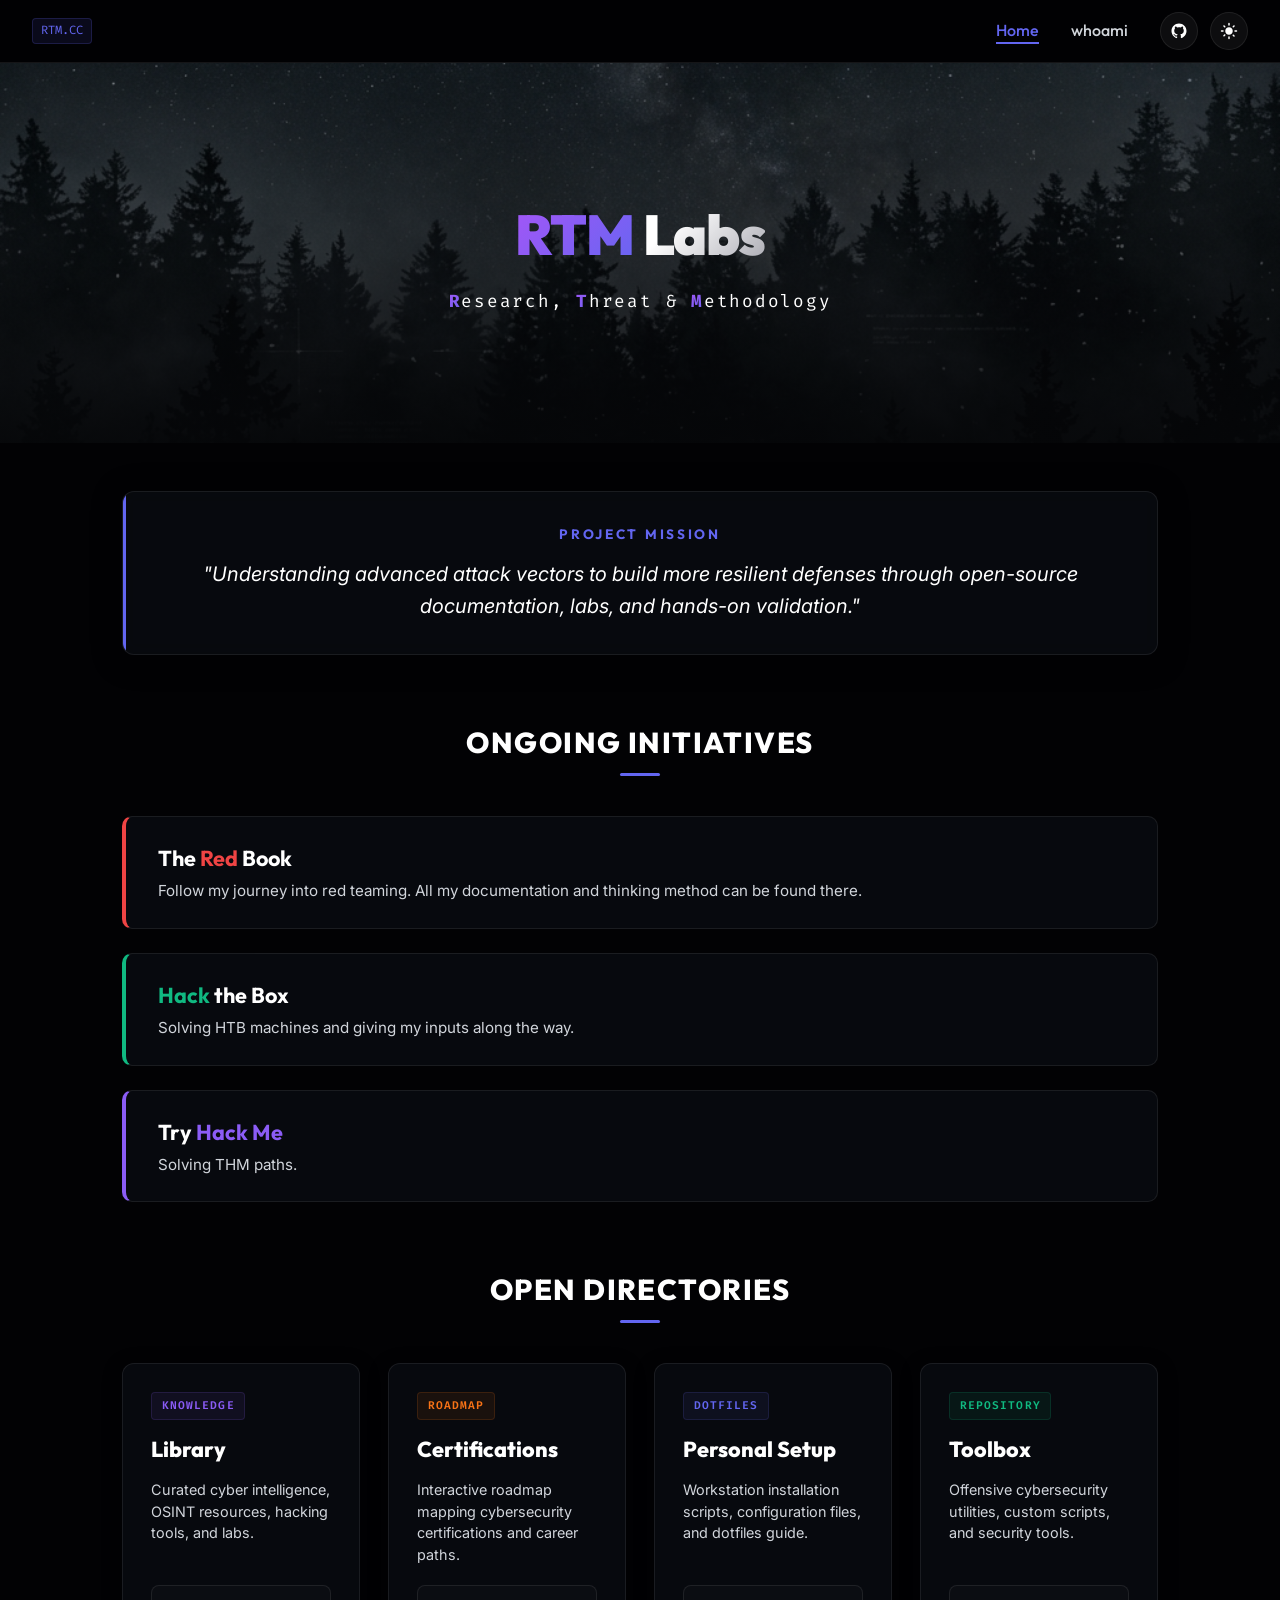
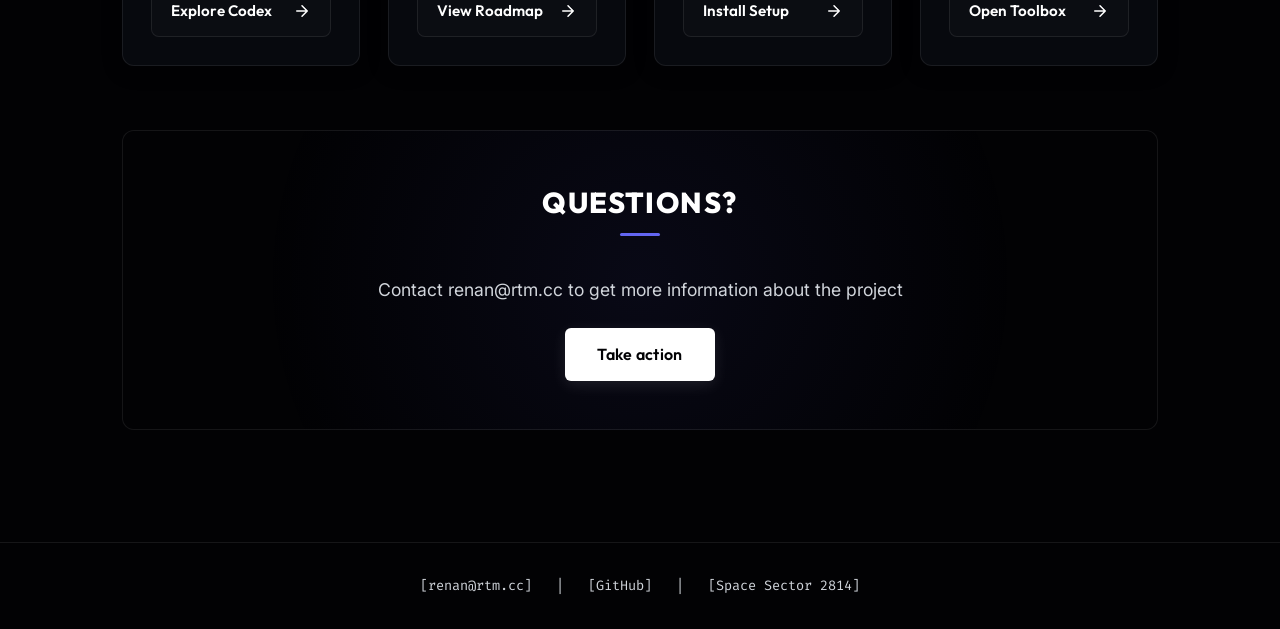
==== commit bac6a204: "update layout" ====
--- a/index.html
+++ b/index.html
@@ -6,10 +6,10 @@
       name="viewport"
       content="width=device-width, initial-scale=1.0"
     />
-    <title>Security Labs</title>
+    <title>RTM Labs</title>
     <meta
       name="description"
-      content="Security Labs is a dedicated portal documenting cybersecurity research, hands-on lab environments, certifications, and offensive engineering practices."
+      content="RTM Labs — Research, Threat & Methodology. A dedicated portal documenting cybersecurity research, hands-on lab environments, certifications, and offensive engineering practices."
     />
     <link
       rel="stylesheet"
@@ -18,7 +18,7 @@
     <!-- Open Graph Meta Tags -->
     <meta
       property="og:title"
-      content="Security Labs"
+      content="RTM Labs"
     />
     <meta
       property="og:description"
@@ -144,15 +144,19 @@
       <div class="hero-content">
         <h1 class="hero-title">
           <span class="title-accent"
-            >Security</span
+            >RTM</span
           >
           <span class="title-main"
             >Labs</span
           >
         </h1>
         <p class="hero-subtitle">
-          Advanced security research &
-          offensive engineering
+          <span class="subtitle-initial">R</span
+          >esearch,
+          <span class="subtitle-initial">T</span
+          >hreat &
+          <span class="subtitle-initial">M</span
+          >ethodology
         </p>
       </div>
     </section>
--- a/style.css
+++ b/style.css
@@ -181,9 +181,17 @@
 
 .hero-subtitle {
     font-family: var(--font-mono);
-    color: var(--accent);
+    color: var(--text-primary);
     font-size: 1.1rem;
     letter-spacing: 0.1em;
+}
+
+.hero-subtitle .subtitle-initial {
+    display: inline-block;
+    font-weight: 700;
+    background: linear-gradient(135deg, #a855f7 0%, #6366f1 100%);
+    -webkit-background-clip: text;
+    -webkit-text-fill-color: transparent;
 }
 
 /* Main Container */
@@ -783,7 +791,12 @@
     display: inline-block;
 }
 [data-theme="light"] .hero-subtitle {
-    color: var(--accent);
+    color: var(--text-primary);
+}
+[data-theme="light"] .hero-subtitle .subtitle-initial {
+    background: linear-gradient(135deg, #7c3aed 0%, #4f46e5 100%);
+    -webkit-background-clip: text;
+    -webkit-text-fill-color: transparent;
 }
 
 [data-theme="light"] .logo-text {
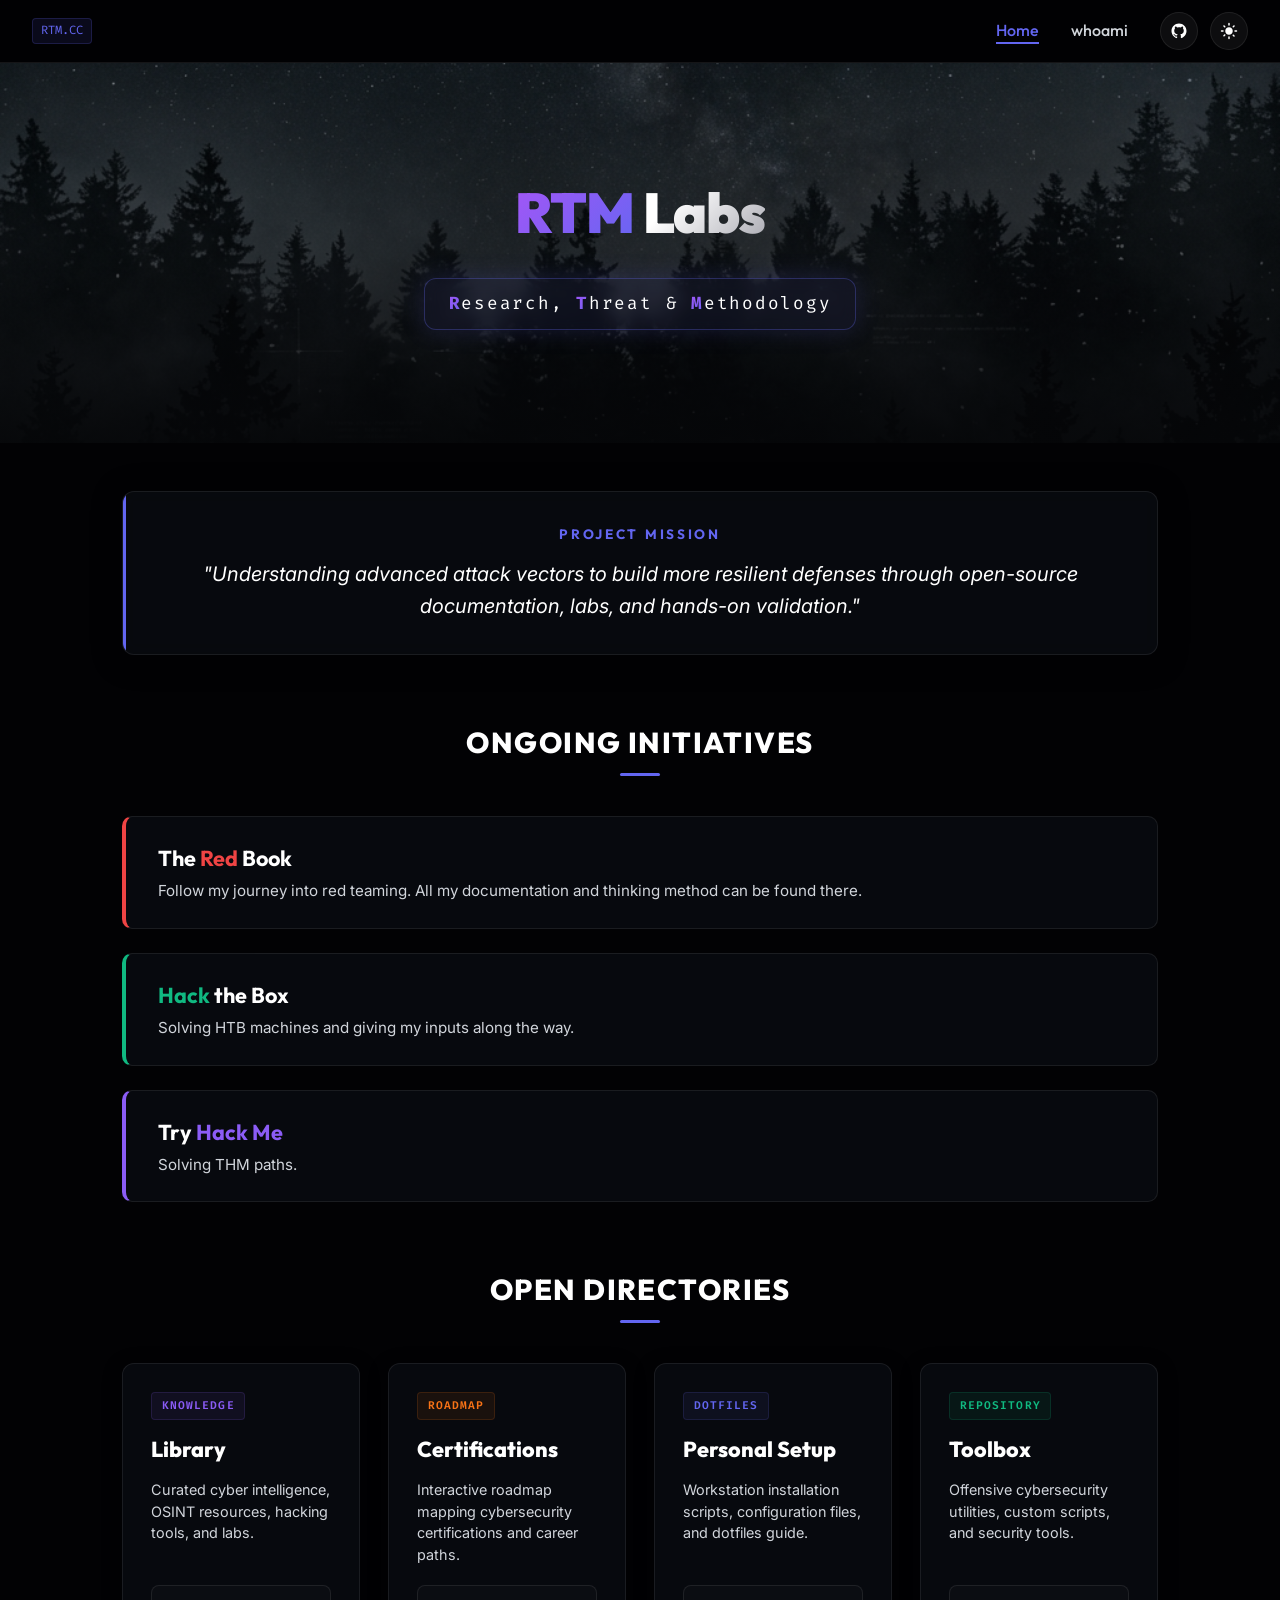
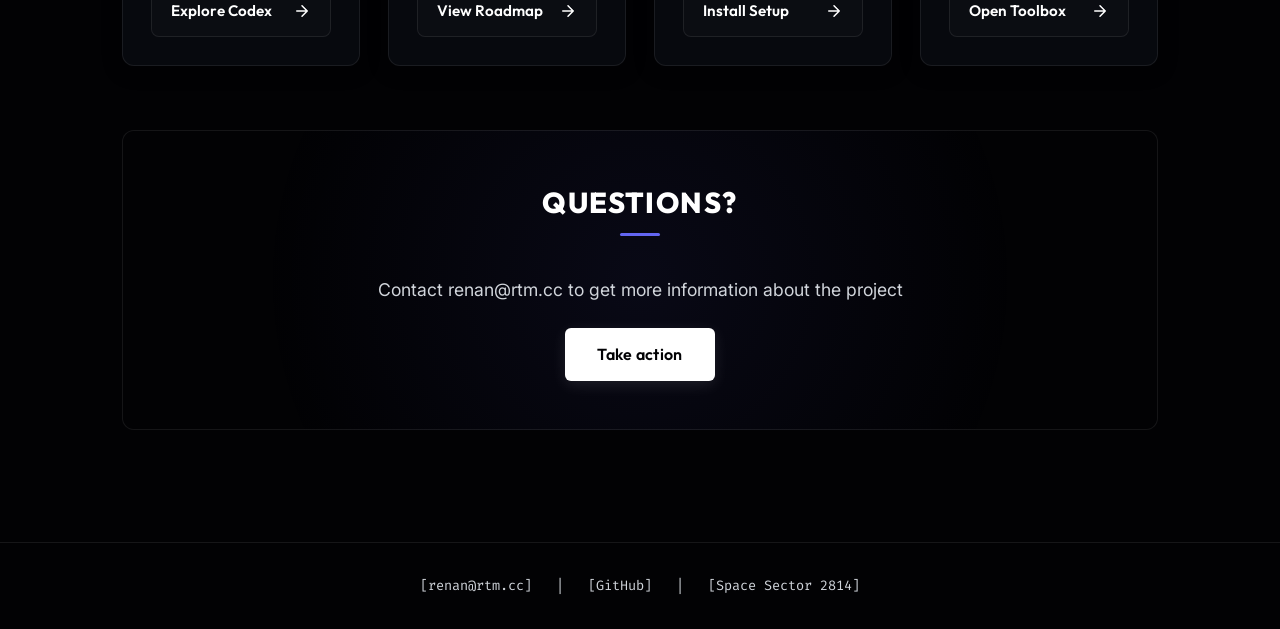
==== commit fefe8c51: "update layout header" ====
--- a/index.html
+++ b/index.html
@@ -150,14 +150,16 @@
             >Labs</span
           >
         </h1>
-        <p class="hero-subtitle">
-          <span class="subtitle-initial">R</span
-          >esearch,
-          <span class="subtitle-initial">T</span
-          >hreat &
-          <span class="subtitle-initial">M</span
-          >ethodology
-        </p>
+        <div class="subtitle-frame">
+          <p class="hero-subtitle">
+            <span class="subtitle-initial">R</span
+            >esearch,
+            <span class="subtitle-initial">T</span
+            >hreat &
+            <span class="subtitle-initial">M</span
+            >ethodology
+          </p>
+        </div>
       </div>
     </section>
 
--- a/style.css
+++ b/style.css
@@ -177,6 +177,61 @@
     -webkit-background-clip: text;
     -webkit-text-fill-color: transparent;
     display: inline-block;
+}
+
+.subtitle-frame {
+    position: relative;
+    display: inline-block;
+    overflow: hidden;
+    margin-top: 0.75rem;
+    padding: 0.7rem 1.5rem;
+    border: 1px solid rgba(var(--accent-rgb), 0.3);
+    border-radius: 12px;
+    background: rgba(var(--accent-rgb), 0.07);
+    backdrop-filter: blur(8px);
+    -webkit-backdrop-filter: blur(8px);
+    box-shadow: 0 0 24px rgba(var(--accent-rgb), 0.18);
+    transition: var(--transition);
+}
+
+.subtitle-frame::before {
+    content: '';
+    position: absolute;
+    top: 0;
+    left: -75%;
+    width: 50%;
+    height: 100%;
+    background: linear-gradient(120deg, transparent, rgba(255, 255, 255, 0.35), transparent);
+    transform: skewX(-20deg);
+    pointer-events: none;
+}
+
+.subtitle-frame:hover {
+    border-color: rgba(var(--accent-rgb), 0.5);
+    box-shadow: 0 0 32px rgba(var(--accent-rgb), 0.28);
+}
+
+.subtitle-frame:hover::before {
+    animation: sheen-sweep 1.8s ease-in-out infinite;
+}
+
+.subtitle-frame:hover .subtitle-initial {
+    background: linear-gradient(100deg, #6366f1 0%, #ffffff 45%, #a855f7 55%, #6366f1 100%);
+    background-size: 250% 100%;
+    -webkit-background-clip: text;
+    -webkit-text-fill-color: transparent;
+    filter: drop-shadow(0 0 6px rgba(var(--accent-rgb), 0.5));
+    animation: metallic-sheen 1.6s ease-in-out infinite alternate;
+}
+
+@keyframes sheen-sweep {
+    0% { left: -75%; }
+    100% { left: 125%; }
+}
+
+@keyframes metallic-sheen {
+    0% { background-position: 100% 0; }
+    100% { background-position: 0 0; }
 }
 
 .hero-subtitle {
@@ -798,6 +853,13 @@
     -webkit-background-clip: text;
     -webkit-text-fill-color: transparent;
 }
+[data-theme="light"] .subtitle-frame:hover .subtitle-initial {
+    background: linear-gradient(100deg, #4f46e5 0%, #c4b5fd 45%, #7c3aed 55%, #4f46e5 100%);
+    background-size: 250% 100%;
+    -webkit-background-clip: text;
+    -webkit-text-fill-color: transparent;
+    filter: drop-shadow(0 0 6px rgba(var(--accent-rgb), 0.4));
+}
 
 [data-theme="light"] .logo-text {
     background: linear-gradient(to right, #0f172a, #334155);
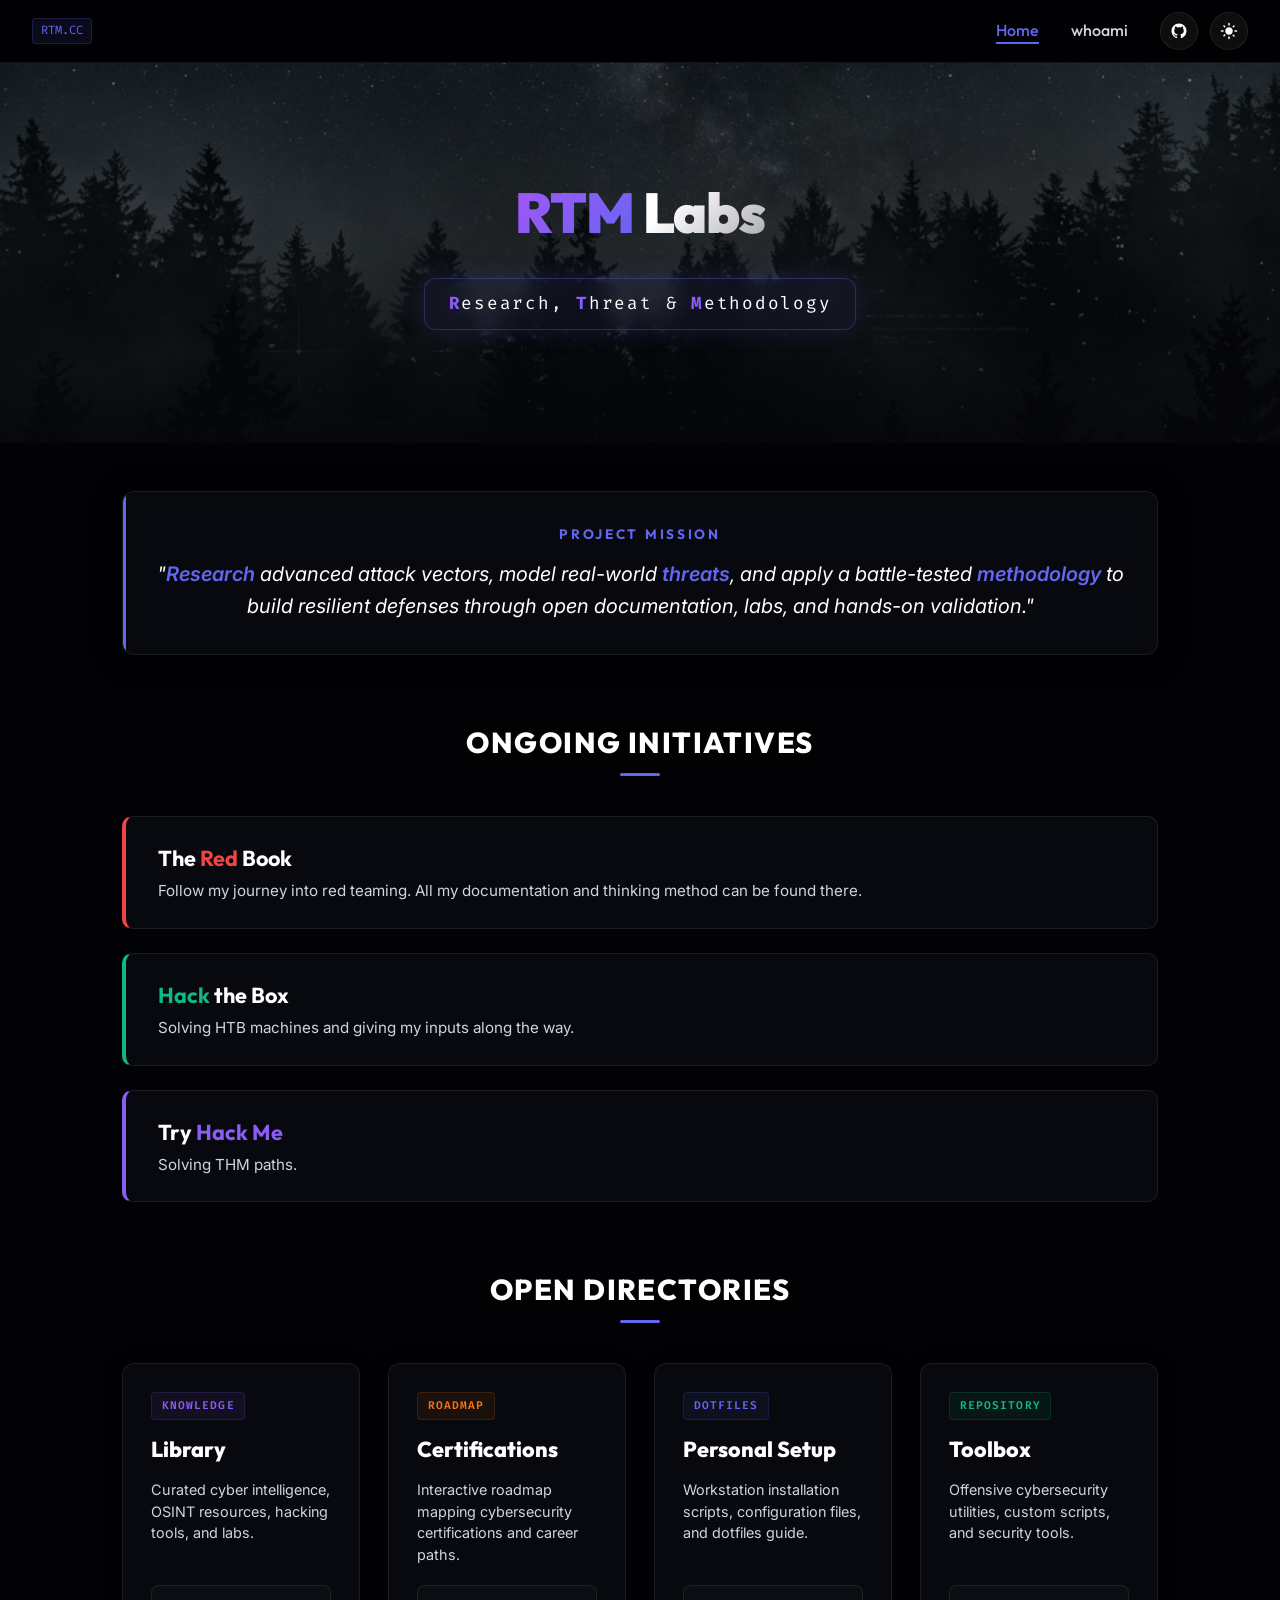
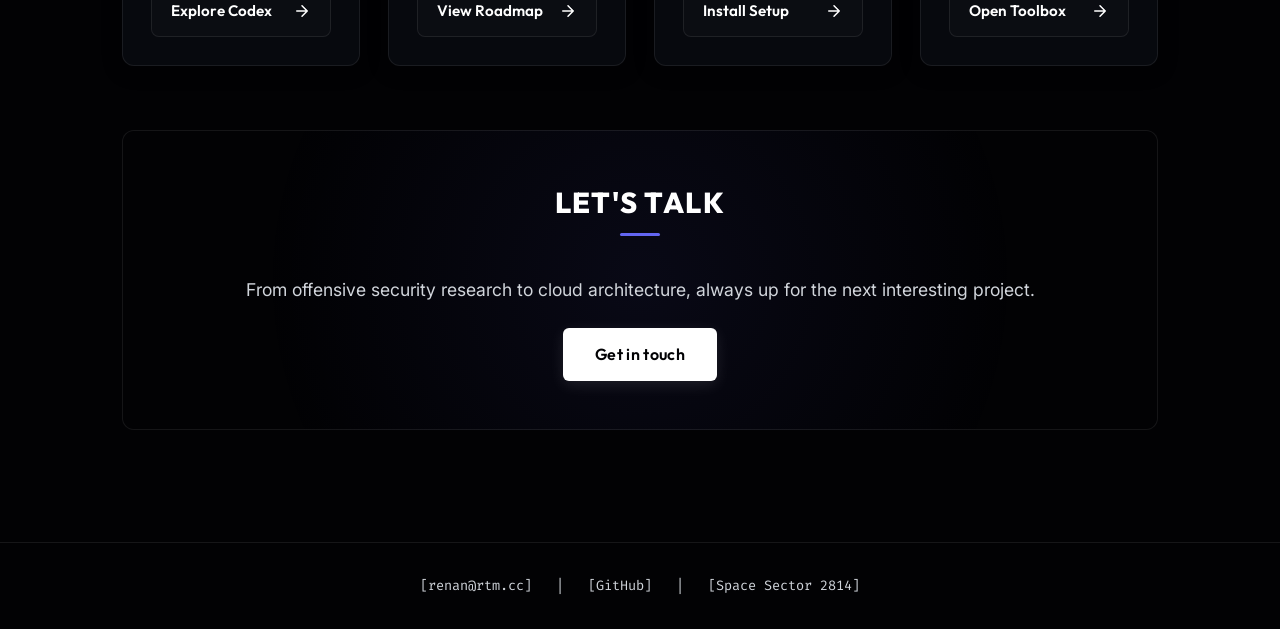
==== commit 1741e4aa: "update layout header" ====
--- a/index.html
+++ b/index.html
@@ -174,12 +174,15 @@
           Project mission
         </div>
         <p class="mission-text">
-          "Understanding advanced attack
-          vectors to build more
+          "<span class="mission-highlight">Research</span> advanced
+          attack vectors, model
+          real-world
+          <span class="mission-highlight">threats</span>, and apply a
+          battle-tested
+          <span class="mission-highlight">methodology</span> to build
           resilient defenses through
-          open-source documentation,
-          labs, and hands-on
-          validation."
+          open documentation, labs,
+          and hands-on validation."
         </p>
       </section>
 
@@ -463,18 +466,20 @@
         id="contact"
       >
         <h2 class="section-title">
-          Questions?
+          Let's talk
         </h2>
         <p class="contact-subtitle">
-          Contact renan@rtm.cc to get
-          more information about the
-          project
+          From offensive security
+          research to cloud
+          architecture, always up for
+          the next interesting
+          project.
         </p>
         <a
           href="mailto:renan@rtm.cc"
           class="contact-btn"
           id="btn-take-action"
-          >Take action</a
+          >Get in touch</a
         >
       </section>
     </main>
@@ -499,5 +504,6 @@
     </footer>
 
     <script src="theme.js"></script>
+    <script src="connectors.js"></script>
   </body>
 </html>
--- a/style.css
+++ b/style.css
@@ -157,6 +157,53 @@
     animation: fadeInUp 0.8s ease-out;
 }
 
+.rtm-connectors {
+    position: absolute;
+    top: 0;
+    left: 0;
+    z-index: 5;
+    overflow: visible;
+    pointer-events: none;
+}
+
+.connector-trace {
+    fill: none;
+    stroke: var(--accent);
+    stroke-width: 1.25;
+    stroke-linejoin: round;
+    opacity: 0;
+    transition: opacity 0.4s ease;
+}
+
+.rtm-connectors.active .connector-trace {
+    opacity: 0.35;
+}
+
+.connector-pad {
+    fill: var(--accent);
+    opacity: 0;
+    transition: opacity 0.4s ease;
+}
+
+.rtm-connectors.active .connector-pad {
+    opacity: 0.8;
+}
+
+.connector-flow {
+    fill: none;
+    stroke: #ffffff;
+    stroke-width: 2;
+    stroke-linecap: round;
+    stroke-linejoin: round;
+    filter: drop-shadow(0 0 4px var(--accent)) drop-shadow(0 0 2px rgba(255, 255, 255, 0.8));
+    opacity: 0;
+    transition: opacity 0.3s ease;
+}
+
+.rtm-connectors.active .connector-flow {
+    opacity: 0.95;
+}
+
 .hero-title {
     font-family: var(--font-heading);
     font-size: 3.5rem;
@@ -325,6 +372,11 @@
     font-weight: 400;
     font-style: italic;
     color: var(--text-primary);
+}
+
+.mission-highlight {
+    color: var(--accent);
+    font-weight: 600;
 }
 
 /* Initiatives Section */
@@ -860,6 +912,10 @@
     -webkit-text-fill-color: transparent;
     filter: drop-shadow(0 0 6px rgba(var(--accent-rgb), 0.4));
 }
+[data-theme="light"] .connector-flow {
+    stroke: #4f46e5;
+    filter: drop-shadow(0 0 4px rgba(var(--accent-rgb), 0.55)) drop-shadow(0 0 2px #ffffff);
+}
 
 [data-theme="light"] .logo-text {
     background: linear-gradient(to right, #0f172a, #334155);
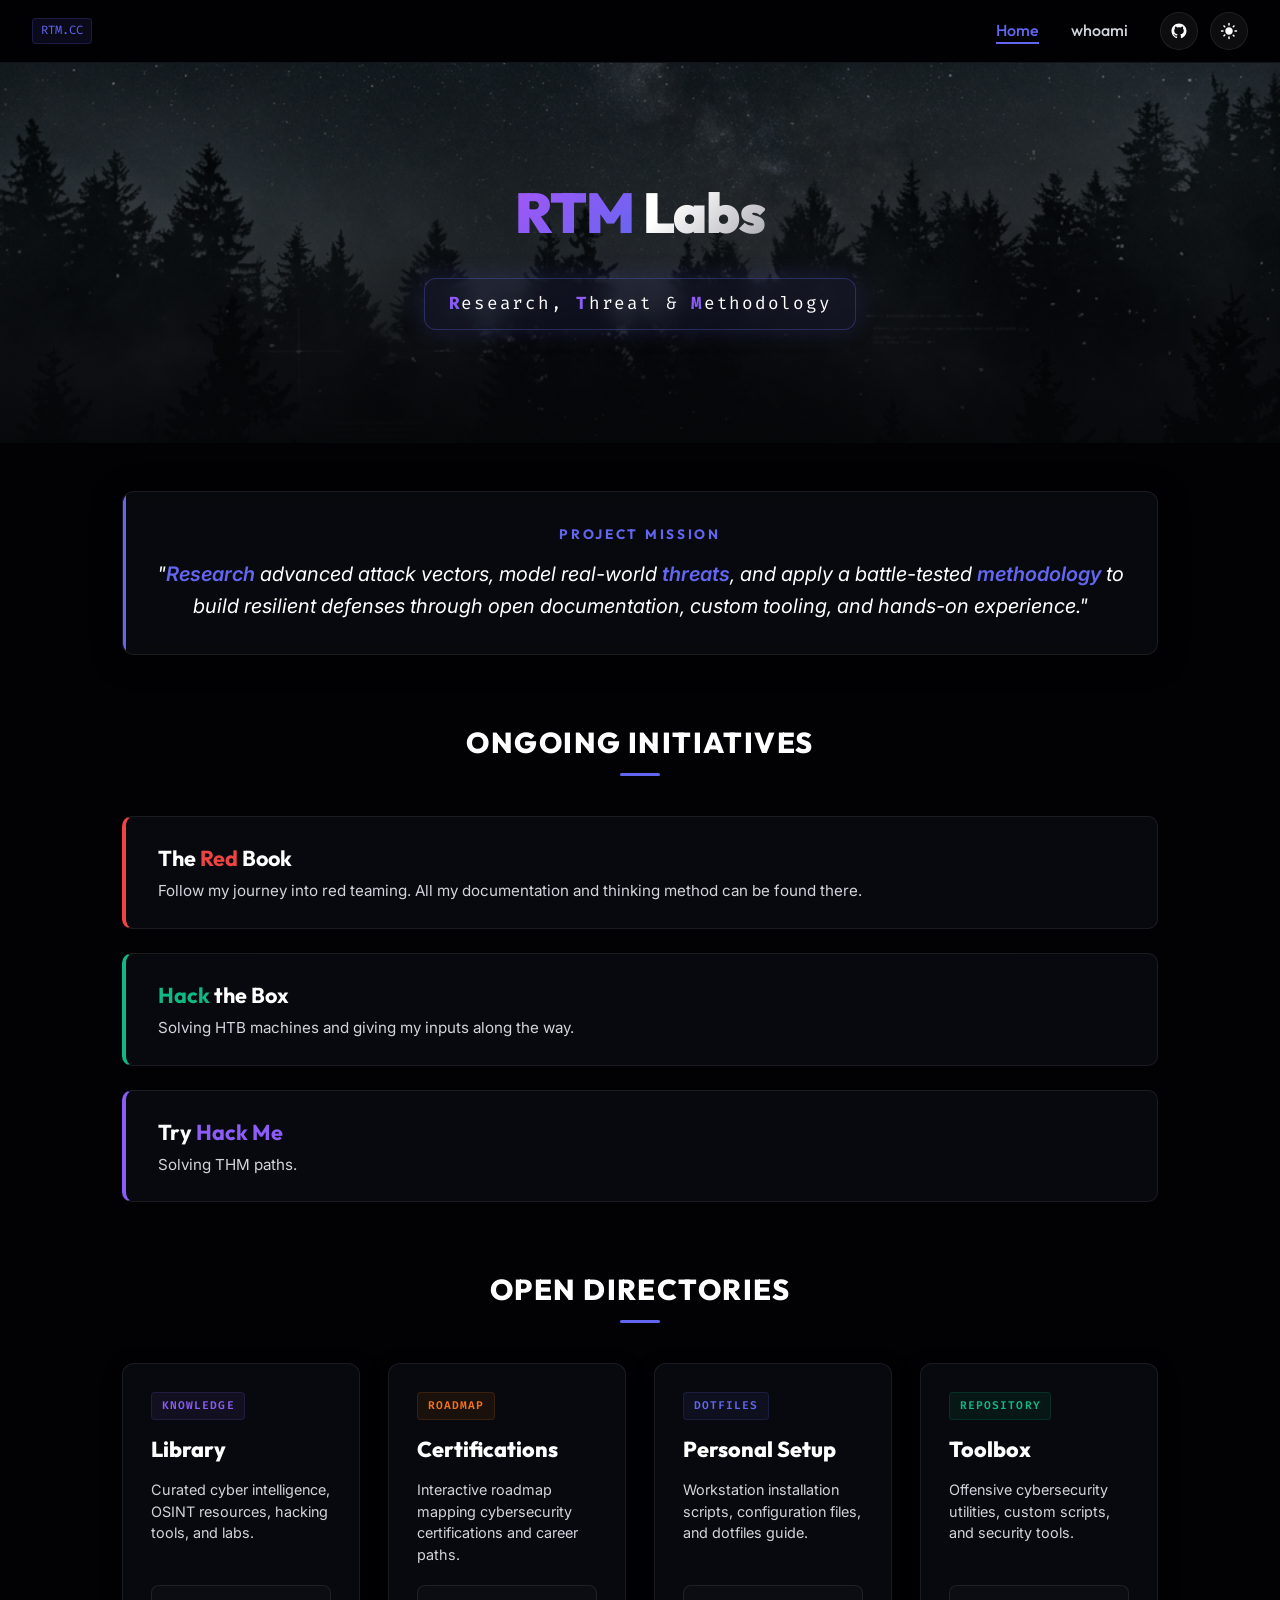
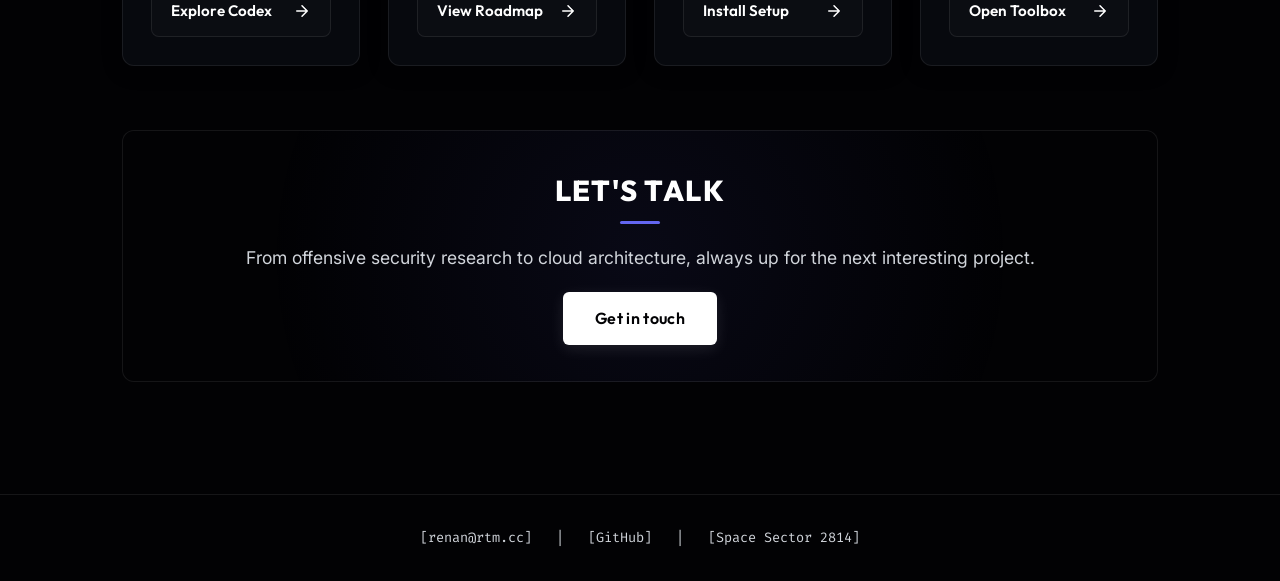
==== commit 7fdd1e30: "update layout header" ====
--- a/index.html
+++ b/index.html
@@ -181,8 +181,9 @@
           battle-tested
           <span class="mission-highlight">methodology</span> to build
           resilient defenses through
-          open documentation, labs,
-          and hands-on validation."
+          open documentation, custom
+          tooling, and hands-on
+          experience."
         </p>
       </section>
 
--- a/style.css
+++ b/style.css
@@ -718,7 +718,7 @@
     background: radial-gradient(circle at center, rgba(var(--accent-rgb), 0.08) 0%, rgba(5, 6, 8, 0) 70%);
     border: 1px solid var(--border-color);
     border-radius: 12px;
-    padding: 3rem 2rem;
+    padding: 2.25rem 2rem;
     text-align: center;
     margin-bottom: 4rem;
     transition: var(--transition);
@@ -729,9 +729,13 @@
     box-shadow: 0 4px 30px rgba(var(--accent-rgb), 0.05);
 }
 
+.contact-section .section-title {
+    margin-bottom: 1.25rem;
+}
+
 .contact-subtitle {
     color: var(--text-secondary);
-    margin-bottom: 1.5rem;
+    margin-bottom: 1.25rem;
     font-size: 1.1rem;
 }
 
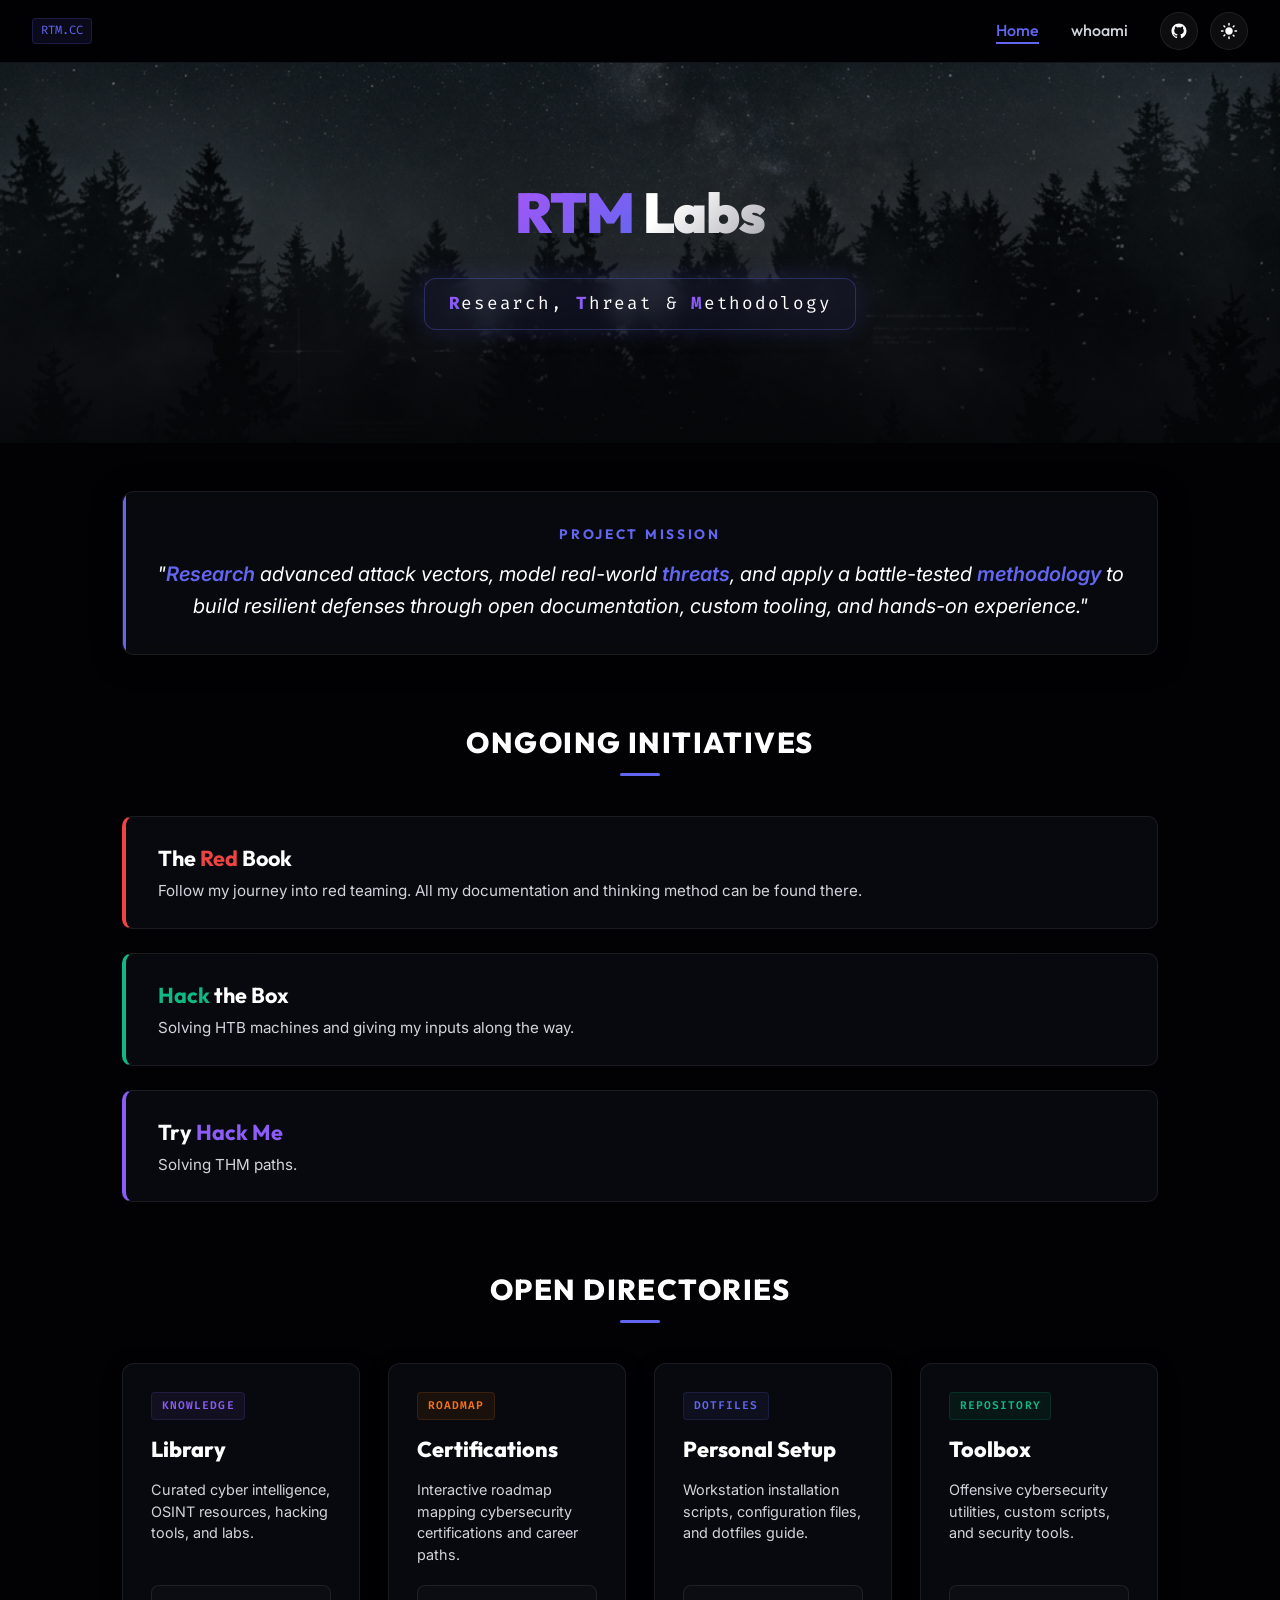
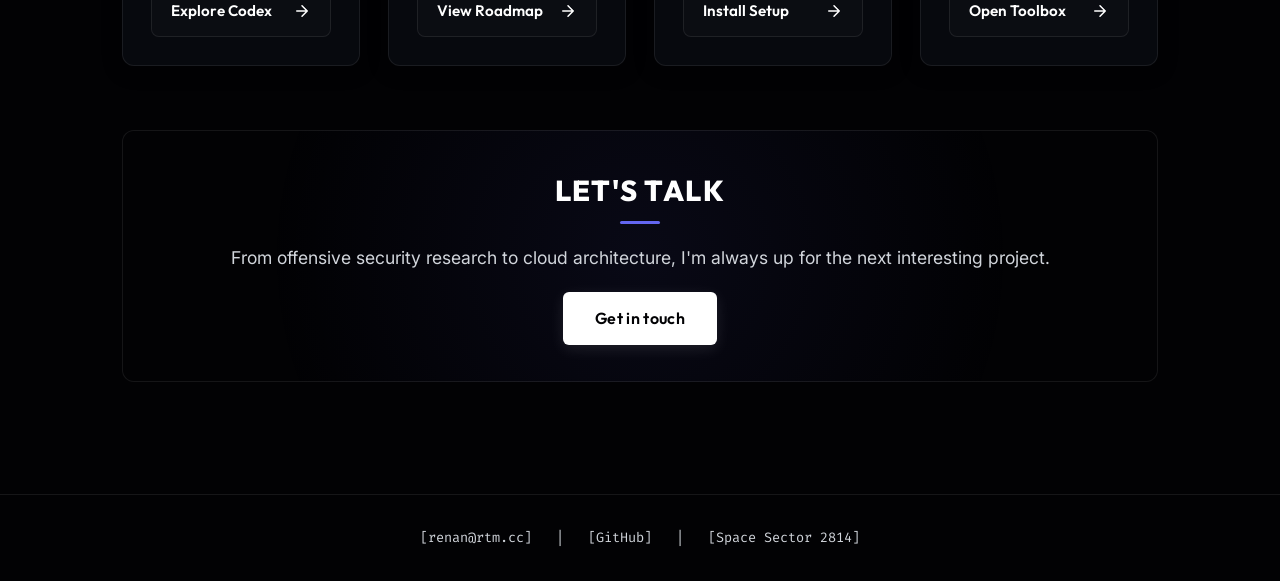
==== commit b37c33f3: "text correction" ====
--- a/index.html
+++ b/index.html
@@ -128,7 +128,7 @@
               style="display: none"
             >
               <path
-                d="M12.3 22h-.1c-5.5 0-10-4.5-10-10 0-4.8 3.5-9 8.3-9.9.5-.1.9.3.8.8-.4 1.5-.2 3 .6 4.3 1.2 1.9 3.3 3.1 5.6 3.1 1.6 0 3.2-.5 4.5-1.4.4-.3.9 0 .8.5-.8 4.8-4.9 8.4-9.8 8.6-1.1.1-2.1 0-3.2 0zm7.2-5c2.4-1.2 4.1-3.6 4.5-6.5-1.7 1-3.6 1.5-5.5 1.5-3.3 0-6.3-1.8-7.9-4.7-.6-1.1-.9-2.3-.9-3.5C5.8 4.8 4 7.6 4 10.8c0 4.4 3.6 8 8 8 .3 0 .6 0 .9-.1 2.8-.2 5.3-1.8 6.6-4.5z"
+                d="M9.528 1.718a.75.75 0 0 1 .162.819A8.97 8.97 0 0 0 9 6a9 9 0 0 0 9 9 8.97 8.97 0 0 0 3.463-.69.75.75 0 0 1 .981.98 10.503 10.503 0 0 1-9.694 6.46c-5.799 0-10.5-4.701-10.5-10.5 0-4.368 2.667-8.112 6.46-9.694a.75.75 0 0 1 .818.162Z"
               />
             </svg>
           </button>
@@ -472,8 +472,8 @@
         <p class="contact-subtitle">
           From offensive security
           research to cloud
-          architecture, always up for
-          the next interesting
+          architecture, I'm always up
+          for the next interesting
           project.
         </p>
         <a
